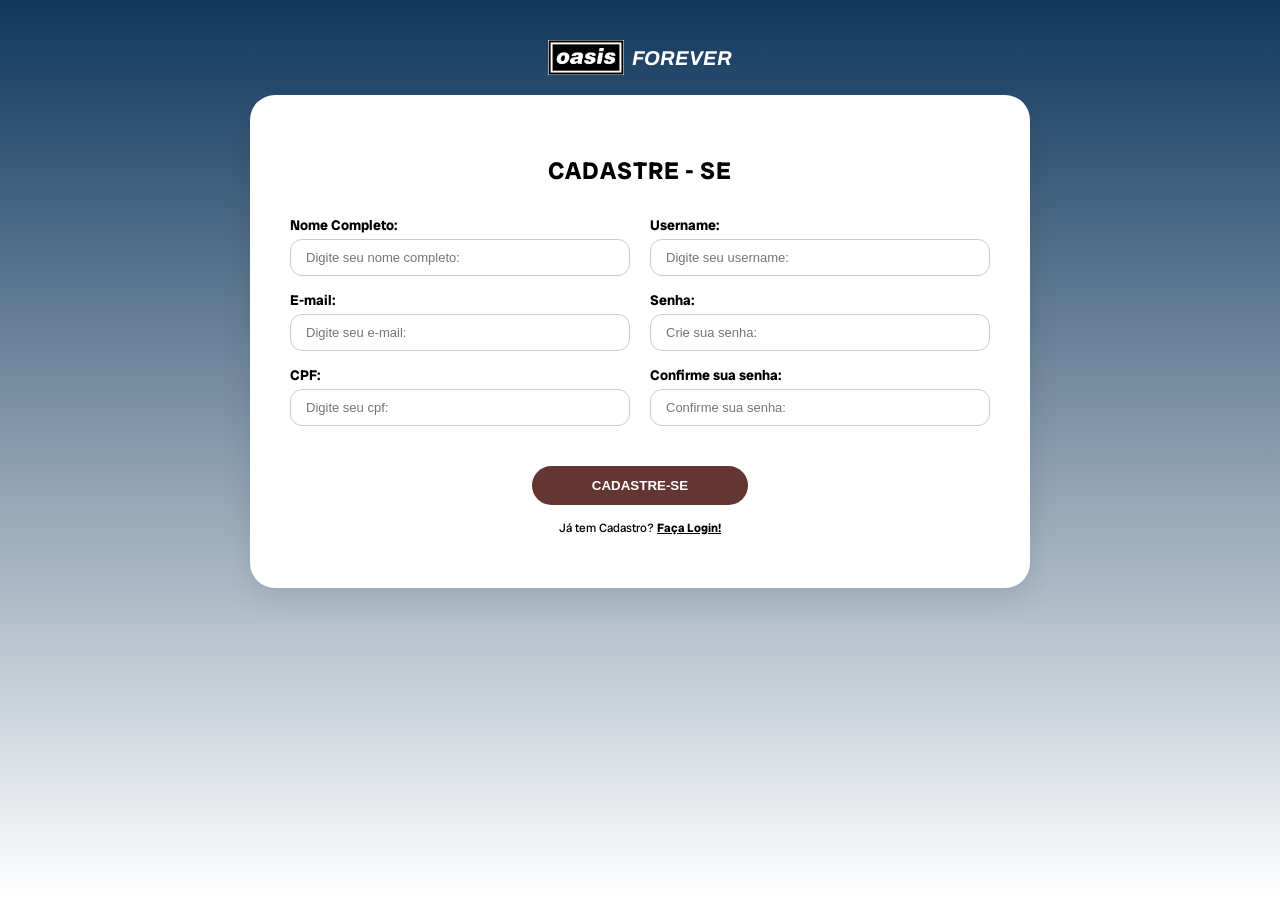
==== public/cadastro.html @ 39d502cd "Adicionando telas de login e cadastro integrada com a api + vetor/for que verifica de o username já " ====
<!DOCTYPE html>
<html lang="en">

<head>
  <meta charset="UTF-8">
  <meta name="viewport" content="width=device-width, initial-scale=1.0">
  <title>Oasis Forever - Cadastro</title>

  <script src="./js/sessao.js"></script>

  <link rel="stylesheet" href="./css/style.css">
  <link rel="icon" href="./assets/icon/oasis_logo.ico">

</head>

<body onload="buscarUsuarios()">
  <div class="main-content">
    <div class="logo-central">
      <img src="./assets/img/oasis_logo.png" alt="Logo Oasis" class="logo-img">
      <span class="forever-text">FOREVER</span>
    </div>

    <div class="card-cadastro">
      <h2>CADASTRE - SE</h2>

      <div class="cardErro" id="cardErro">
        <span id="mensagem_erro"></span>
      </div>

      <form class="formulario">
        <div class="coluna">
          <div class="campo">
            <label>Nome Completo:</label>
            <input type="text" id="input_nome" placeholder="Digite seu nome completo:">
          </div>
          <div class="campo">
            <label>E-mail:</label>
            <input type="email" id="input_email" placeholder="Digite seu e-mail:">
          </div>
          <div class="campo">
            <label>CPF:</label>
            <input type="text" id="input_cpf" placeholder="Digite seu cpf:">
          </div>
        </div>

        <div class="coluna">
          <div class="campo">
            <label>Username:</label>
            <input type="text" id="input_username" placeholder="Digite seu username:">
          </div>
          <div class="campo">
            <label>Senha:</label>
            <div class="input-icon">
              <input type="password" id="input_senha" placeholder="Crie sua senha:">
            </div>
          </div>
          <div class="campo">
            <label>Confirme sua senha:</label>
            <div class="input-icon">
              <input type="password" id="input_confirmacao_senha" placeholder="Confirme sua senha:">
            </div>
          </div>
        </div>
      </form>

      <button class="btn-enviar" onclick="cadastrar()">CADASTRE-SE</button>
      <p class="login-link">Já tem Cadastro? <a href="login.html">Faça Login!</a></p>
    </div>
  </div>
  <script>

    let listaUsuariosCadastrados = [];


    function cadastrar() {
      console.log("Lista de usuários carregada:", listaUsuariosCadastrados);


      var nomeVar = input_nome.value;
      var emailVar = input_email.value;
      var cpfVar = input_cpf.value;
      var usernameVar = input_username.value;
      var senhaVar = input_senha.value;
      var confirmacaoSenhaVar = input_confirmacao_senha.value;

      var idUsuarioEncontrado = undefined;

      if (
        nomeVar == "" ||
        emailVar == "" ||
        cpfVar == "" ||
        usernameVar == "" ||
        senhaVar == "" ||
        confirmacaoSenhaVar == ""
      ) {
        cardErro.style.display = "block";
        mensagem_erro.innerHTML =
          "(Mensagem de erro para todos os campos em branco)";

        return false;
      } else {
        setTimeout(sumirMensagem, 5000);
      }

      if (senhaVar != confirmacaoSenhaVar) {
        cardErro.style.display = "block";
        mensagem_erro.innerHTML = "As senhas não coincidem!";
        return false;
      }

      for (let i = 0; i < listaUsuariosCadastrados.length; i++) {
        if (listaUsuariosCadastrados[i].username == usernameVar) {
          idUsuarioEncontrado = listaUsuariosCadastrados[i].id;
          console.log("Username já cadastrado encontrado.");
          break;
        }
      }


      if (idUsuarioEncontrado != undefined) {
        cardErro.style.display = "block";
        mensagem_erro.innerHTML = `O username "${usernameVar}" já está em uso!`;
        return false;
      }


      fetch("/usuarios/cadastrar", {
        method: "POST",
        headers: {
          "Content-Type": "application/json",
        },
        body: JSON.stringify({

          nomeServer: nomeVar,
          emailServer: emailVar,
          cpfServer: cpfVar,
          usernameServer: usernameVar,
          senhaServer: senhaVar,
        }),
      })
        .then(function (resposta) {
          console.log("resposta: ", resposta);

          if (resposta.ok) {
            cardErro.style.display = "block";

            mensagem_erro.innerHTML =
              "Cadastro realizado com sucesso! Redirecionando para tela de Login...";

            setTimeout(() => {
              window.location = "login.html";
            }, "2000");

          } else {
            throw "Houve um erro ao tentar realizar o cadastro!";
          }
        })
        .catch(function (resposta) {
          console.log(`#ERRO: ${resposta}`);
        });

      return false;
    }

    function buscarUsuarios() {
      fetch("/usuarios/buscarUsuarios", {
        method: "GET",
      })
        .then(function (resposta) {
          resposta.json().then((usuarios) => {
            usuarios.forEach((usuario) => {
              listaUsuariosCadastrados.push(usuario);
            });
            console.log("Lista de usuários carregada:", listaUsuariosCadastrados);
          });
        })
        .catch(function (resposta) {
          console.log(`#ERRO ao buscar usuários: ${resposta}`);
        });
    }

    function sumirMensagem() {
      cardErro.style.display = "none";
    }
  </script>

</body>

</html>
---- public/css/style.css ----
@import url('https://fonts.googleapis.com/css2?family=Radio+Canada+Big:ital,wght@0,400..700;1,400..700&display=swap');
@import url('https://fonts.googleapis.com/css2?family=Archivo:ital,wght@0,100..900;1,100..900&family=Radio+Canada+Big:ital,wght@0,400..700;1,400..700&display=swap');

body {
  margin: 0;
  min-height: 100vh;
  font-family: 'Radio Canada Big';
  background: linear-gradient(180deg, #10375c 0%, #ffffff 100%);
}



.header {
  padding: 15px 0;
  color: transparent;;
}

.container {
  display: flex;
  justify-content: space-between; 
  align-items: center;
  width: 90%;
  margin: auto;
}

.logo {
    display: flex;
    align-items: center; 
    gap: 10px;           
}

.logo-img {
    height: 35px;       
    width: auto;       
}

.forever-text {
    font-family: 'Archivo';
    font-weight: bold;
    font-style: italic;
    font-size: 20px;
    color: white;
    letter-spacing: 0px; 
}

.navbar {
  display: flex;
  list-style: none;
  margin: 10;
  padding: 0;
  gap: 30px; 
}

.navbar a {
  text-decoration: none;
  color: white;
  font-weight: 500;
  font-size: 14px;
}

.navbar a:hover {
  background-color: transparent;
  transition: 0.5s;
  color: #ffffff94;
}

.botoes {
  display: flex;
  gap: 10px;
  align-items: center;
}

.botoes a {
  text-decoration: none;
  padding: 8px 25px;
  border-radius: 8px;
  font-size: 14px;
  transition: 0.3s;
}


.btn_cadastro {
    font-family: 'Archivo';
    color: #ffffff;
    border-color: #ffffff;
    background-color: transparent;
    border-radius: 10px;
    padding: 8%;
    width: 150px;
    cursor: pointer;

}

.btn_cadastro:hover {
  background-color: #ffffff65;
  border: 1px solid #ffffff33;
  transition: 0.5s;
}



.btn_login{
    font-family: 'Archivo';
    color: #141530;
    border-color: #141530;
    background-color: #ffffff;
    border-radius: 10px;
    padding: 8%;
    width: 150px;
    cursor: pointer;

}

.btn_login:hover {
  background-color: #ffffffda;
  border: 1px solid #ffffff86;
  transition: 0.3s;
}

.banner {
  height: 80vh; 
  display: flex;
  align-items: center; 
}

.texto-banner {
  width: 50%;
}


.fonte1 {
  font-family: 'serif'; 
  font-weight: 400;
  font-size: 70px;
  color: #000000;
}

.fonte2 {
  font-family: 'Radio Canada Big'; 
  font-weight: 500; 
  font-size: 70px;
  color: #000000;
  display: block; 
  margin-top: -25px; 
}

.texto-banner p {
  text-align: justify;
  max-width: 450px;
  line-height: 1.2;
  font-family: 'serif';
  font-size: 25px;
  color: #000000;
  width: 80%; 
  margin-bottom: 40px;
}

.btn-descobrir {
  margin-left: 60px;
  background-color: #633633; 
  color: white;
  border: none;
  padding: 15px 60px;
  border-radius: 20px;  
  font-size: 18px;
  cursor: pointer;
  box-shadow: 0px 4px 10px rgba(0,0,0,0.2);
}

.btn-descobrir:hover {
  background-color: #4a2826;
  transform: scale(1.02);
}

.imagem-banner {
  width: 60%;
  display: flex;
}

.foto-banda {
  width: 100%;
  border-radius: 20px; 
  margin-left: -50px
}

.main-content {
    display: flex;
    flex-direction: column;
    align-items: center;
    justify-content: center;
    padding: 40px 20px;
}

.logo-central {
    margin-bottom: 20px;
    display: flex;
    align-items: center;
    gap: 8px;
}

.oasis-box {
    background: white;
    color: black;
    padding: 2px 8px;
    font-weight: bold;
    border-radius: 4px;
    font-size: 1.2rem;
}

.card-cadastro {
    background: white;
    width: 100%;
    max-width: 700px;
    padding: 40px;
    border-radius: 25px;
    box-shadow: 0 10px 30px rgba(0,0,0,0.1);
    text-align: center;
}

.card-cadastro h2 {
    font-family: 'Radio Canada Big';
    font-weight: 800;
    margin-bottom: 30px;
    letter-spacing: 1px;
}

.formulario {
    display: grid;
    grid-template-columns: 1fr 1fr;
    gap: 20px;
    text-align: left;
}

.campo {
    margin-bottom: 15px;
}

.campo label {
    display: block;
    font-weight: bold;
    margin-bottom: 5px;
    font-size: 14px;
}

.campo input {
    width: 100%;
    padding: 10px 15px;
    border: 1px solid #ccc;
    border-radius: 12px;
    box-sizing: border-box; 
    font-size: 13px;
}


.btn-enviar {
    background-color: #633633;
    color: white;
    border: none;
    padding: 12px 60px;
    border-radius: 20px;
    font-weight: bold;
    margin-top: 25px;
    cursor: pointer;
    transition: 0.3s;
}

.btn-enviar:hover {
    background-color: #4a2826;
    transform: scale(1.02);
}

.login-link {
    font-size: 12px;
    margin-top: 15px;
}

.login-link a {
    color: #000;
    font-weight: bold;
}

.formulario-login {
    display: flex;
    flex-direction: column;
    align-items: center; 
    width: 100%;
    margin-top: 20px;
}

.formulario-login .campo {
    width: 80%; 
    max-width: 400px; 
    text-align: left; 
    margin-bottom: 25px;
}

.formulario-login label {
    display: block;
    font-weight: bold;
    margin-bottom: 8px;
    font-size: 14px;
}

.formulario-login input {
    width: 100%;
    padding: 12px 15px;
    border: 1px solid #ccc;
    border-radius: 12px;
    box-sizing: border-box; 
    font-size: 14px;
}

.btn-enviar-login {
    background-color: #633633;
    color: white;
    border: none;
    padding: 12px 0;
    width: 200px; 
    border-radius: 20px;
    font-weight: bold;
    cursor: pointer;
    margin-top: 10px;
    transition: 0.3s;
}

.btn-enviar-login:hover {
    background-color: #4a2826;
}


.adesivo {
    position: fixed; 
    bottom: 20px;
    left: 130px;
    padding: 100px;
    width: 220px; 
    height: auto;
    z-index: 100; 
}


#cardErro {
  display: none; 
  background-color: #fff;
  color: #10375c; 
  width: 300px;
  position: fixed;
  top: 20px;
  right: 20px;
  border-radius: 8px; 
  border: #10375c 3px solid; 
  padding: 15px;
  z-index: 999;
  box-shadow: 0px 4px 15px rgba(0, 0, 253, 0.2); 
  font-family: 'Radio Canada Big';
}

#mensagem_erro {
  font-weight: 600;
  font-size: 18px;
  line-height: 1.2;
}
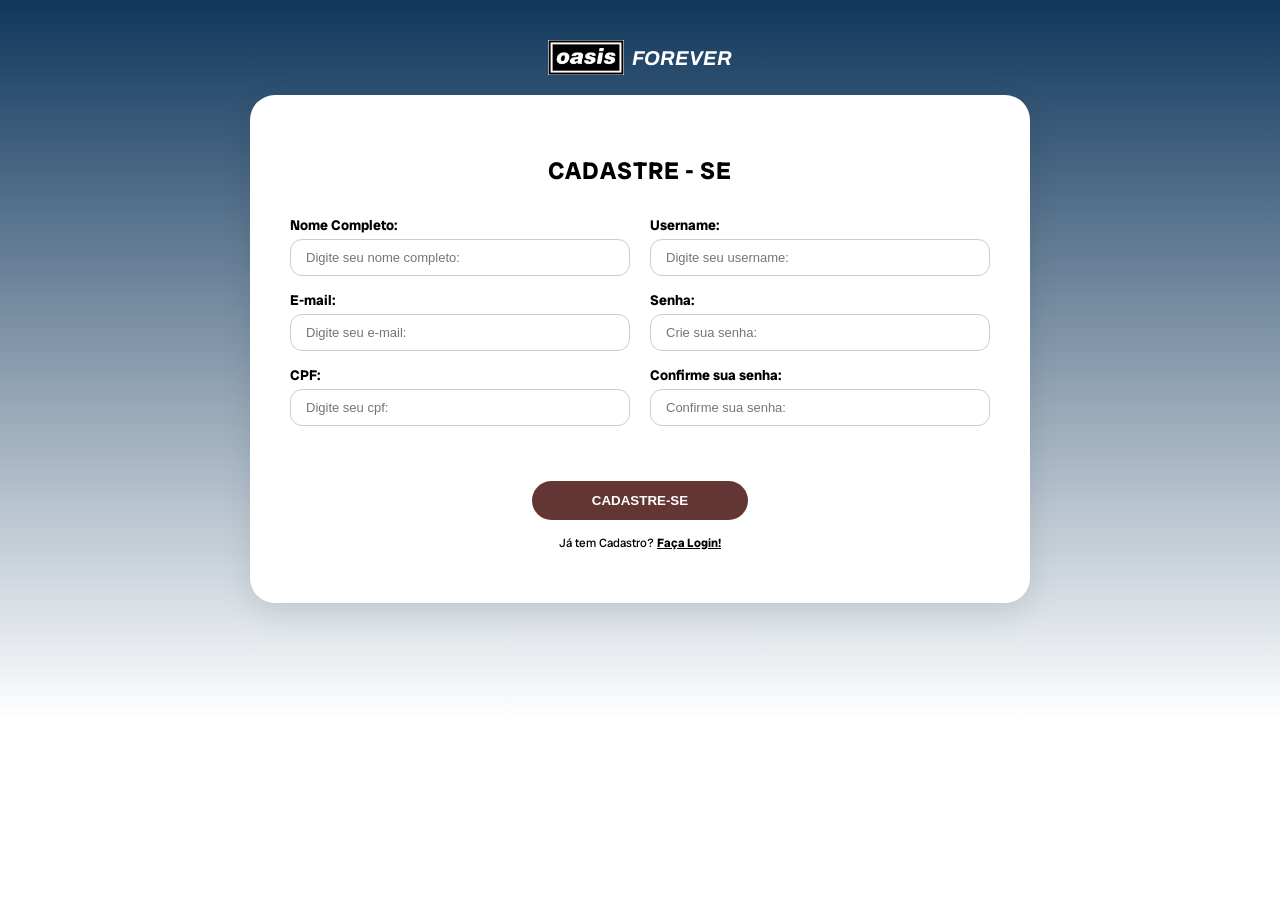
==== commit a97aec21: "Adicionando novos itens na página inicial" ====
--- a/public/cadastro.html
+++ b/public/cadastro.html
@@ -22,10 +22,6 @@
 
     <div class="card-cadastro">
       <h2>CADASTRE - SE</h2>
-
-      <div class="cardErro" id="cardErro">
-        <span id="mensagem_erro"></span>
-      </div>
 
       <form class="formulario">
         <div class="coluna">
@@ -63,6 +59,10 @@
         </div>
       </form>
 
+      <div class="cardErro" id="cardErro">
+        <p id="mensagem_erro"></p> 
+      </div>
+
       <button class="btn-enviar" onclick="cadastrar()">CADASTRE-SE</button>
       <p class="login-link">Já tem Cadastro? <a href="login.html">Faça Login!</a></p>
     </div>
@@ -95,7 +95,7 @@
       ) {
         cardErro.style.display = "block";
         mensagem_erro.innerHTML =
-          "(Mensagem de erro para todos os campos em branco)";
+          "Preencha todos os campos";
 
         return false;
       } else {
@@ -143,6 +143,7 @@
 
           if (resposta.ok) {
             cardErro.style.display = "block";
+            cardErro.style.color = "green";
 
             mensagem_erro.innerHTML =
               "Cadastro realizado com sucesso! Redirecionando para tela de Login...";
--- a/public/css/style.css
+++ b/public/css/style.css
@@ -5,10 +5,10 @@
   margin: 0;
   min-height: 100vh;
   font-family: 'Radio Canada Big';
-  background: linear-gradient(180deg, #10375c 0%, #ffffff 100%);
-}
-
-
+  background: linear-gradient(180deg, #10375c 0%, #ffffff 80vh); 
+  background-repeat: no-repeat;
+  background-color: #ffffff; /* Garante que o restante da página seja branco puro */
+}
 
 .header {
   padding: 15px 0;
@@ -207,6 +207,84 @@
     font-size: 1.2rem;
 }
 
+.timeline {
+    padding: 20px 0px; /* Mais espaço para o site "respirar" */
+    background-color: #ffffff;
+    width: 100%;
+}
+
+.container-timeline {
+    max-width: 1300px; /* AUMENTADO: Para ocupar melhor a largura da tela */
+    margin: 0 auto;
+    padding: 0 50px;
+}
+
+.timeline-title {
+    text-align: center;
+    font-family: 'Radio Canada Big';
+    font-weight: 500;
+    font-size: 46px; /* AUMENTADO: Título maior e mais impactante */
+    color: #000;
+    margin-bottom: 100px;
+}
+
+.timeline-list {
+    position: relative;
+    padding-left: 120px;
+}
+
+.timeline-list::before {
+    content: '';
+    position: absolute;
+    left: 80px; 
+    top: 0;
+    width: 2px; /* Aumentado para 2px para ficar mais visível */
+    height: 100%;
+    background-color: #d1d1d1c4; /* Cinza médio para maior destaque */
+}
+
+/* AJUSTE NO ANO: Para acompanhar a força visual da linha */
+.timeline-year {
+    position: absolute;
+    left: -130px;
+    width: 80px;
+    font-weight: 300; /* Peso aumentado para destacar o ano */
+    color: #333; /* Cor mais escura para leitura clara */
+    font-size: 18px;
+    text-align: right;
+    font-family: 'Radio Canada Big';
+}
+
+.timeline-item {
+    display: flex;
+    align-items: center; 
+    margin-bottom: 110px; /* Mais distância entre as eras da banda */
+    position: relative;
+}
+
+
+.timeline-img {
+    flex-shrink: 0;
+    width: 480px; /* AUMENTADO: Imagens maiores para destaque visual */
+    margin: 0 60px 0 20px;
+}
+
+.timeline-img img {
+    width: 100%;
+    border-radius: 18px; /* Cantos arredondados como no seu projeto do Figma */
+}
+
+.timeline-text {
+    flex: 1;
+    color: #000;
+    font-family: 'Radio Canada Big';
+    line-height: 1.5;
+    font-size: 20px;
+    text-align: justify; 
+
+}
+
+
 .card-cadastro {
     background: white;
     width: 100%;
@@ -215,6 +293,7 @@
     border-radius: 25px;
     box-shadow: 0 10px 30px rgba(0,0,0,0.1);
     text-align: center;
+
 }
 
 .card-cadastro h2 {
@@ -339,38 +418,144 @@
 }
 
 
-#cardErro {
-  display: none; 
-  background-color: #fff;
-  color: #10375c; 
+#cardErro { 
+  margin-left: 28%;
+  color: #ff0000; 
   width: 300px;
-  position: fixed;
-  top: 20px;
-  right: 20px;
-  border-radius: 8px; 
-  border: #10375c 3px solid; 
-  padding: 15px;
-  z-index: 999;
-  box-shadow: 0px 4px 15px rgba(0, 0, 253, 0.2); 
   font-family: 'Radio Canada Big';
 }
 
 #mensagem_erro {
   font-weight: 600;
-  font-size: 18px;
-  line-height: 1.2;
-}
-
-
-
-
-
-
-
-
-
-
-
-
-
-
+  font-size: 15px;
+  line-height: 1;
+}
+
+/* ########## SEÇÃO ÁLBUNS ########## */
+
+.section-albums {
+    background-color: #633633; /* Cor marrom-avermelhada conforme o design */
+   padding: 40px 0 100px 0;    
+   color: white;
+    width: 100%;
+}
+
+.container-albums {
+    width: 85%;
+    max-width: 1200px;
+    margin: auto;
+    text-align: center;
+}
+
+.albums-title {
+    font-family: 'Radio Canada Big';
+    font-size: 40px;
+    font-weight: 600;
+    margin-bottom: 70px;
+}
+
+.cards-albums {
+    display: flex;
+    justify-content: space-between;
+    gap: 40px;
+}
+
+.card-album {
+    flex: 1;
+    text-align: left;
+}
+
+.card-album img {
+    width: 100%;
+    height: 350px; /* Ajuste essa altura conforme o seu gosto */
+    object-fit: cover; /* Recorta a imagem para preencher o espaço sem esticar */
+    border-radius: 12px;
+    margin-bottom: 25px;
+    box-shadow: 0 10px 30px rgba(0,0,0,0.3);
+    transition: transform 0.3s ease;
+}
+.card-album img:hover {
+    transform: scale(1.03); /* Leve efeito de zoom no hover */
+}
+
+.card-album h3 {
+    font-family: 'Radio Canada Big';
+    font-size: 22px;
+    font-weight: bold;
+    margin-bottom: 10px;
+    color: white;
+    display: flex;
+    align-items: flex-start; /* Mantém o texto no topo do espaço reservado */
+}
+
+.card-album p {
+    font-family: 'Radio Canada Big';
+    font-size: 16px;
+    line-height: 1.5;
+    opacity: 0.9;
+    color: white;
+    min-height: 80px; /* Garante que o texto de baixo também comece na mesma linha */
+}
+
+
+.footer {
+    background-color: #212350;
+    padding: 60px 0 40px 0;
+    color: white;
+    width: 100%;
+}
+
+.footer .container {
+    display: flex;
+    flex-direction: column;
+    align-items: flex-start; /* Garante que a logo e o bloco de baixo comecem na esquerda */
+    width: 90%;
+    margin: auto;
+    gap: 50px; 
+}
+
+.footer-info {
+    display: flex;
+    justify-content: space-between; /* Empurra o texto para a esquerda e os ícones para a direita */
+    align-items: center;
+    width: 100%; /* ESSENCIAL: Faz a linha ocupar toda a largura para o space-between funcionar */
+}
+
+.footer-info p {
+    font-family: 'Radio Canada Big';
+    font-size: 14px;
+    margin: 0;
+    opacity: 0.8;
+}
+
+.social-icons {
+    display: flex;
+    gap: 20px;
+}
+
+.social-icons img {
+    height: 30px;
+    filter: brightness(0) invert(1); 
+    transition: 0.3s;
+}
+
+.social-icons img:hover {
+    opacity: 0.7;
+    transform: scale(1.1);
+} 
+
+
+
+
+
+
+
+
+
+
+
+
+
+
+
+
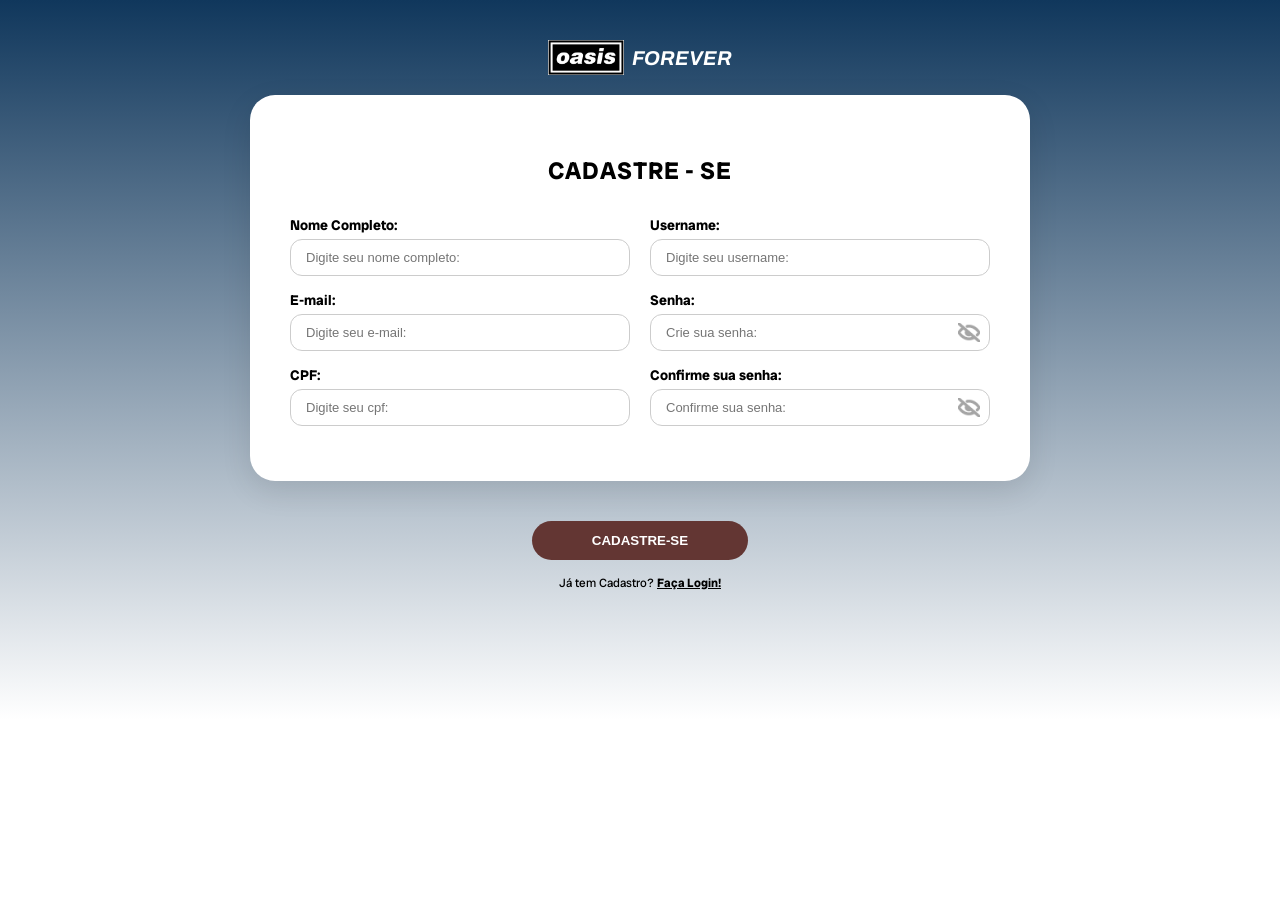
==== commit 0383bc8b: "Adicionando olho mágico senha cadastro" ====
--- a/public/cadastro.html
+++ b/public/cadastro.html
@@ -48,24 +48,29 @@
             <label>Senha:</label>
             <div class="input-icon">
               <input type="password" id="input_senha" placeholder="Crie sua senha:">
+              <img src="./assets/img/olho.png" id="img_olho_senha" class="olho-senha"
+                onclick="mostrarSenha('input_senha', 'img_olho_senha')" alt="Mostrar senha">
             </div>
           </div>
           <div class="campo">
             <label>Confirme sua senha:</label>
             <div class="input-icon">
               <input type="password" id="input_confirmacao_senha" placeholder="Confirme sua senha:">
+              <img src="./assets/img/olho.png" id="img_olho_confirma" class="olho-senha"
+                onclick="mostrarSenha('input_confirmacao_senha', 'img_olho_confirma')" alt="Mostrar senha">
             </div>
           </div>
         </div>
-      </form>
-
-      <div class="cardErro" id="cardErro">
-        <p id="mensagem_erro"></p> 
-      </div>
-
-      <button class="btn-enviar" onclick="cadastrar()">CADASTRE-SE</button>
-      <p class="login-link">Já tem Cadastro? <a href="login.html">Faça Login!</a></p>
     </div>
+    </form>
+
+    <div class="cardErro" id="cardErro">
+      <p id="mensagem_erro"></p>
+    </div>
+
+    <button class="btn-enviar" onclick="cadastrar()">CADASTRE-SE</button>
+    <p class="login-link">Já tem Cadastro? <a href="login.html">Faça Login!</a></p>
+  </div>
   </div>
   <script>
 
@@ -183,6 +188,18 @@
     function sumirMensagem() {
       cardErro.style.display = "none";
     }
+
+    function mostrarSenha(idInput, idImg) {
+      var input = document.getElementById(idInput);
+      var imagem = document.getElementById(idImg);
+
+      if (input.type === "password") {
+        input.type = "text";
+        imagem.classList.add("ativo");
+        input.type = "password";
+        imagem.classList.remove("ativo");
+      }
+    }
   </script>
 
 </body>
--- a/public/css/style.css
+++ b/public/css/style.css
@@ -97,6 +97,26 @@
   transition: 0.5s;
 }
 
+.input-icon {
+  position: relative;
+  display: flex;
+  align-items: center;
+}
+
+.olho-senha {
+  position: absolute;
+  right: 10px;
+  width: 22px; 
+  cursor: pointer;
+  opacity: 0.5; 
+  transition: 0.3s;
+}
+
+.olho-senha.ativo {
+  opacity: 1;
+  filter: drop-shadow(0 0 2px #fff); 
+}
+
 
 
 .btn_login{
@@ -157,6 +177,7 @@
 
 .btn-descobrir {
   margin-left: 60px;
+  text-decoration: none;
   background-color: #633633; 
   color: white;
   border: none;
@@ -208,13 +229,13 @@
 }
 
 .timeline {
-    padding: 20px 0px; /* Mais espaço para o site "respirar" */
+    padding: 20px 0px; 
     background-color: #ffffff;
     width: 100%;
 }
 
 .container-timeline {
-    max-width: 1300px; /* AUMENTADO: Para ocupar melhor a largura da tela */
+    max-width: 1300px; 
     margin: 0 auto;
     padding: 0 50px;
 }
@@ -223,7 +244,7 @@
     text-align: center;
     font-family: 'Radio Canada Big';
     font-weight: 500;
-    font-size: 46px; /* AUMENTADO: Título maior e mais impactante */
+    font-size: 46px; 
     color: #000;
     margin-bottom: 100px;
 }
@@ -238,18 +259,17 @@
     position: absolute;
     left: 80px; 
     top: 0;
-    width: 2px; /* Aumentado para 2px para ficar mais visível */
+    width: 2px;
     height: 100%;
-    background-color: #d1d1d1c4; /* Cinza médio para maior destaque */
-}
-
-/* AJUSTE NO ANO: Para acompanhar a força visual da linha */
+    background-color: #d1d1d1c4; 
+}
+
 .timeline-year {
     position: absolute;
     left: -130px;
     width: 80px;
-    font-weight: 300; /* Peso aumentado para destacar o ano */
-    color: #333; /* Cor mais escura para leitura clara */
+    font-weight: 300; 
+    color: #333; 
     font-size: 18px;
     text-align: right;
     font-family: 'Radio Canada Big';
@@ -258,20 +278,20 @@
 .timeline-item {
     display: flex;
     align-items: center; 
-    margin-bottom: 110px; /* Mais distância entre as eras da banda */
+    margin-bottom: 110px; 
     position: relative;
 }
 
 
 .timeline-img {
     flex-shrink: 0;
-    width: 480px; /* AUMENTADO: Imagens maiores para destaque visual */
+    width: 480px; 
     margin: 0 60px 0 20px;
 }
 
 .timeline-img img {
     width: 100%;
-    border-radius: 18px; /* Cantos arredondados como no seu projeto do Figma */
+    border-radius: 18px; 
 }
 
 .timeline-text {
@@ -431,10 +451,8 @@
   line-height: 1;
 }
 
-/* ########## SEÇÃO ÁLBUNS ########## */
-
 .section-albums {
-    background-color: #633633; /* Cor marrom-avermelhada conforme o design */
+    background-color: #633633; 
    padding: 40px 0 100px 0;    
    color: white;
     width: 100%;
@@ -467,15 +485,15 @@
 
 .card-album img {
     width: 100%;
-    height: 350px; /* Ajuste essa altura conforme o seu gosto */
-    object-fit: cover; /* Recorta a imagem para preencher o espaço sem esticar */
+    height: 350px;
+    object-fit: cover; 
     border-radius: 12px;
     margin-bottom: 25px;
     box-shadow: 0 10px 30px rgba(0,0,0,0.3);
     transition: transform 0.3s ease;
 }
 .card-album img:hover {
-    transform: scale(1.03); /* Leve efeito de zoom no hover */
+    transform: scale(1.03); 
 }
 
 .card-album h3 {
@@ -485,7 +503,7 @@
     margin-bottom: 10px;
     color: white;
     display: flex;
-    align-items: flex-start; /* Mantém o texto no topo do espaço reservado */
+    align-items: flex-start; 
 }
 
 .card-album p {
@@ -494,7 +512,7 @@
     line-height: 1.5;
     opacity: 0.9;
     color: white;
-    min-height: 80px; /* Garante que o texto de baixo também comece na mesma linha */
+    min-height: 80px; 
 }
 
 
@@ -508,7 +526,7 @@
 .footer .container {
     display: flex;
     flex-direction: column;
-    align-items: flex-start; /* Garante que a logo e o bloco de baixo comecem na esquerda */
+    align-items: flex-start; 
     width: 90%;
     margin: auto;
     gap: 50px; 
@@ -516,9 +534,9 @@
 
 .footer-info {
     display: flex;
-    justify-content: space-between; /* Empurra o texto para a esquerda e os ícones para a direita */
+    justify-content: space-between; 
     align-items: center;
-    width: 100%; /* ESSENCIAL: Faz a linha ocupar toda a largura para o space-between funcionar */
+    width: 100%; 
 }
 
 .footer-info p {
@@ -559,3 +577,4 @@
 
 
 
+
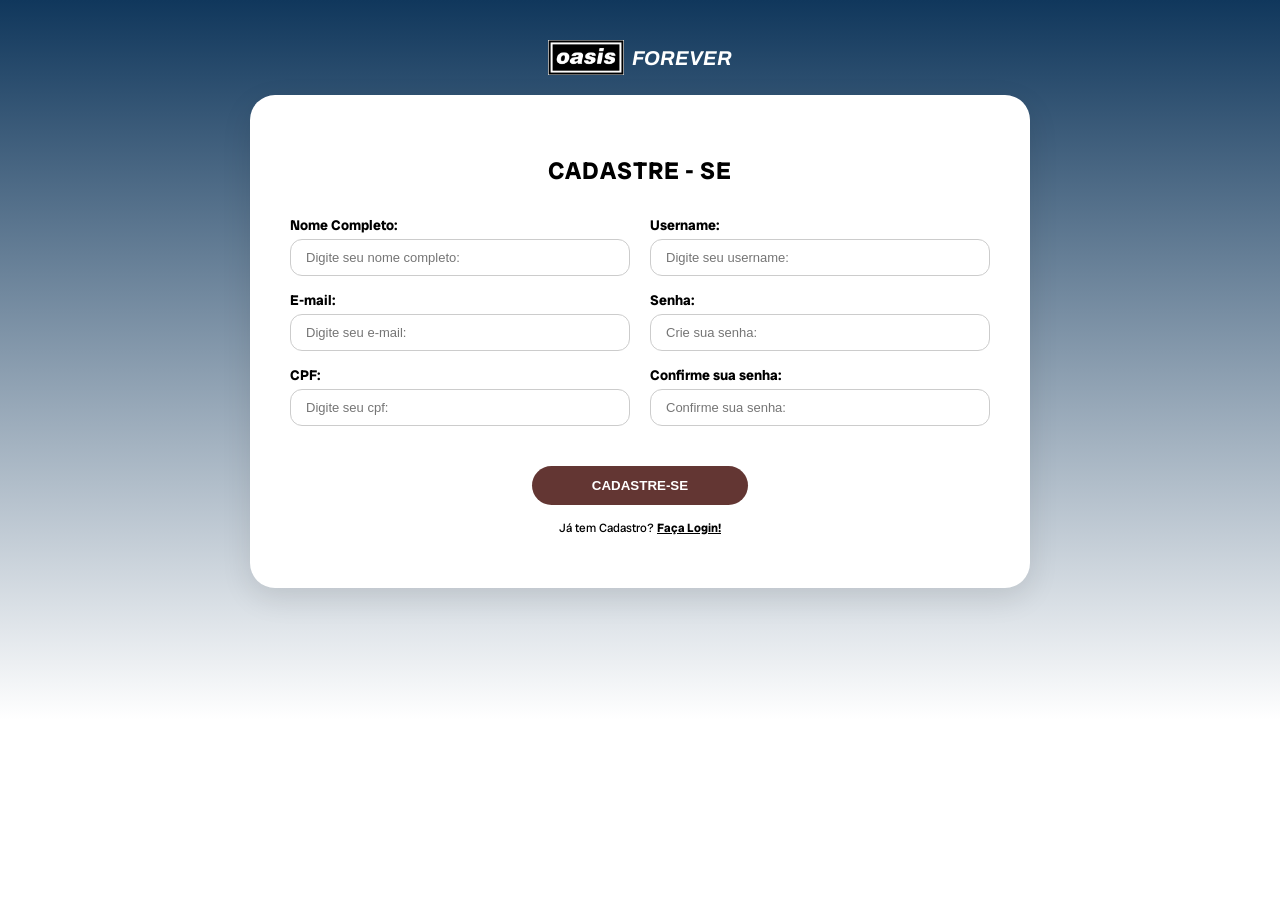
==== commit fc0b7b80: "Adicionando final da página home (Live 2025)" ====
--- a/public/cadastro.html
+++ b/public/cadastro.html
@@ -21,57 +21,53 @@
     </div>
 
     <div class="card-cadastro">
-      <h2>CADASTRE - SE</h2>
+    <h2>CADASTRE - SE</h2>
 
-      <form class="formulario">
+    <form class="formulario">
         <div class="coluna">
-          <div class="campo">
-            <label>Nome Completo:</label>
-            <input type="text" id="input_nome" placeholder="Digite seu nome completo:">
-          </div>
-          <div class="campo">
-            <label>E-mail:</label>
-            <input type="email" id="input_email" placeholder="Digite seu e-mail:">
-          </div>
-          <div class="campo">
-            <label>CPF:</label>
-            <input type="text" id="input_cpf" placeholder="Digite seu cpf:">
-          </div>
+            <div class="campo">
+                <label>Nome Completo:</label>
+                <input type="text" id="input_nome" placeholder="Digite seu nome completo:">
+            </div>
+            <div class="campo">
+                <label>E-mail:</label>
+                <input type="email" id="input_email" placeholder="Digite seu e-mail:">
+            </div>
+            <div class="campo">
+                <label>CPF:</label>
+                <input type="text" id="input_cpf" placeholder="Digite seu cpf:">
+            </div>
         </div>
 
         <div class="coluna">
-          <div class="campo">
-            <label>Username:</label>
-            <input type="text" id="input_username" placeholder="Digite seu username:">
-          </div>
-          <div class="campo">
-            <label>Senha:</label>
-            <div class="input-icon">
-              <input type="password" id="input_senha" placeholder="Crie sua senha:">
-              <img src="./assets/img/olho.png" id="img_olho_senha" class="olho-senha"
-                onclick="mostrarSenha('input_senha', 'img_olho_senha')" alt="Mostrar senha">
+            <div class="campo">
+                <label>Username:</label>
+                <input type="text" id="input_username" placeholder="Digite seu username:">
             </div>
-          </div>
-          <div class="campo">
-            <label>Confirme sua senha:</label>
-            <div class="input-icon">
-              <input type="password" id="input_confirmacao_senha" placeholder="Confirme sua senha:">
-              <img src="./assets/img/olho.png" id="img_olho_confirma" class="olho-senha"
-                onclick="mostrarSenha('input_confirmacao_senha', 'img_olho_confirma')" alt="Mostrar senha">
+            <div class="campo">
+                <label>Senha:</label>
+                <div class="input-icon">
+                    <input type="password" id="input_senha" placeholder="Crie sua senha:">
+                </div>
             </div>
-          </div>
+            <div class="campo">
+                <label>Confirme sua senha:</label>
+                <div class="input-icon">
+                    <input type="password" id="input_confirmacao_senha" placeholder="Confirme sua senha:">
+                </div>
+            </div>
         </div>
-    </div>
-    </form>
+    </form> 
 
-    <div class="cardErro" id="cardErro">
-      <p id="mensagem_erro"></p>
+    <div class="cardErro" id="cardErro" style="display: none;">
+        <p id="mensagem_erro"></p>
     </div>
 
     <button class="btn-enviar" onclick="cadastrar()">CADASTRE-SE</button>
     <p class="login-link">Já tem Cadastro? <a href="login.html">Faça Login!</a></p>
-  </div>
-  </div>
+
+</div> 
+
   <script>
 
     let listaUsuariosCadastrados = [];
@@ -189,17 +185,6 @@
       cardErro.style.display = "none";
     }
 
-    function mostrarSenha(idInput, idImg) {
-      var input = document.getElementById(idInput);
-      var imagem = document.getElementById(idImg);
-
-      if (input.type === "password") {
-        input.type = "text";
-        imagem.classList.add("ativo");
-        input.type = "password";
-        imagem.classList.remove("ativo");
-      }
-    }
   </script>
 
 </body>
--- a/public/css/style.css
+++ b/public/css/style.css
@@ -7,8 +7,10 @@
   font-family: 'Radio Canada Big';
   background: linear-gradient(180deg, #10375c 0%, #ffffff 80vh); 
   background-repeat: no-repeat;
-  background-color: #ffffff; /* Garante que o restante da página seja branco puro */
-}
+  background-color: #ffffff; 
+}
+
+/* --- Seção Home --- */
 
 .header {
   padding: 15px 0;
@@ -72,7 +74,7 @@
 
 .botoes a {
   text-decoration: none;
-  padding: 8px 25px;
+  padding: 8px 25px; 
   border-radius: 8px;
   font-size: 14px;
   transition: 0.3s;
@@ -103,21 +105,6 @@
   align-items: center;
 }
 
-.olho-senha {
-  position: absolute;
-  right: 10px;
-  width: 22px; 
-  cursor: pointer;
-  opacity: 0.5; 
-  transition: 0.3s;
-}
-
-.olho-senha.ativo {
-  opacity: 1;
-  filter: drop-shadow(0 0 2px #fff); 
-}
-
-
 
 .btn_login{
     font-family: 'Archivo';
@@ -146,7 +133,6 @@
 .texto-banner {
   width: 50%;
 }
-
 
 .fonte1 {
   font-family: 'serif'; 
@@ -219,14 +205,7 @@
     gap: 8px;
 }
 
-.oasis-box {
-    background: white;
-    color: black;
-    padding: 2px 8px;
-    font-weight: bold;
-    border-radius: 4px;
-    font-size: 1.2rem;
-}
+/* --- Seção Linha do Tempo --- */
 
 .timeline {
     padding: 20px 0px; 
@@ -305,6 +284,180 @@
 }
 
 
+/* --- Seção Álbuns --- */
+
+.section-albums {
+    background-color: #633633; 
+   padding: 40px 0 100px 0;    
+   color: white;
+    width: 100%;
+}
+
+.container-albums {
+    width: 85%;
+    max-width: 1200px;
+    margin: auto;
+    text-align: center;
+}
+
+.albums-title {
+    font-family: 'Radio Canada Big';
+    font-size: 40px;
+    font-weight: 600;
+    margin-bottom: 70px;
+}
+
+.cards-albums {
+    display: flex;
+    justify-content: space-between;
+    gap: 40px;
+}
+
+.card-album {
+    flex: 1;
+    text-align: left;
+}
+
+.card-album img {
+    width: 100%;
+    height: 350px;
+    object-fit: cover; 
+    border-radius: 12px;
+    margin-bottom: 25px;
+    box-shadow: 0 10px 30px rgba(0,0,0,0.3);
+    transition: transform 0.3s ease;
+}
+.card-album img:hover {
+    transform: scale(1.03); 
+}
+
+.card-album h3 {
+    font-family: 'Radio Canada Big';
+    font-size: 22px;
+    font-weight: bold;
+    margin-bottom: 10px;
+    color: white;
+    display: flex;
+    align-items: flex-start; 
+}
+
+.card-album p {
+    font-family: 'Radio Canada Big';
+    font-size: 16px;
+    line-height: 1.5;
+    opacity: 0.9;
+    color: white;
+    min-height: 80px; 
+}
+
+/* --- Seção Live 2025 --- */
+
+#live {
+    background-color: #ffffff; 
+    padding: 80px 0;
+    width: 100%;
+}
+
+.live-container {
+    max-width: 1200px;
+    margin: 0 auto;
+     text-align: justify; 
+}
+
+.live-title {
+    font-family: 'Radio Canada Big';
+    font-size: 42px;
+    font-weight: 600;
+    color: #000000;
+    margin-bottom: 50px;
+}
+
+.live-content {
+    display: flex;
+    flex-direction: column;
+    align-items: center;
+    gap: 40px; 
+}
+
+.live-content p {
+    font-family: 'Radio Canada Big';
+    font-size: 20px;
+    line-height: 1.6;
+    color: #000000;
+    max-width: 900px; 
+    margin: 0 auto;
+}
+
+.live-image {
+    width: 100%;
+    max-width: 850px;
+    margin: 20px 0;
+}
+
+.foto-live {
+    width: 100%;
+    border-radius: 25px;
+    box-shadow: 0 10px 30px rgba(0, 0, 0, 0.1); 
+}
+
+#live .container {
+    flex-direction: column;
+    justify-content: center;
+}
+
+
+/* --- Seção Footer --- */
+
+.footer {
+    background-color: #212350;
+    padding: 60px 0 40px 0;
+    color: white;
+    width: 100%;
+}
+
+.footer .container {
+    display: flex;
+    flex-direction: column;
+    align-items: flex-start; 
+    width: 90%;
+    margin: auto;
+    gap: 50px; 
+}
+
+.footer-info {
+    display: flex;
+    justify-content: space-between; 
+    align-items: center;
+    width: 100%; 
+}
+
+.footer-info p {
+    font-family: 'Radio Canada Big';
+    font-size: 14px;
+    margin: 0;
+    opacity: 0.8;
+}
+
+
+.social-icons {
+    display: flex;
+    gap: 20px;
+}
+
+.social-icons img {
+    height: 30px;
+    filter: brightness(0) invert(1); 
+    transition: 0.3s;
+}
+
+.social-icons img:hover {
+    opacity: 0.7;
+    transform: scale(1.1);
+} 
+
+/* --- Seção Cadastro/Login --- */
+
+
 .card-cadastro {
     background: white;
     width: 100%;
@@ -314,6 +467,7 @@
     box-shadow: 0 10px 30px rgba(0,0,0,0.1);
     text-align: center;
 
+
 }
 
 .card-cadastro h2 {
@@ -328,6 +482,7 @@
     grid-template-columns: 1fr 1fr;
     gap: 20px;
     text-align: left;
+
 }
 
 .campo {
@@ -349,7 +504,6 @@
     box-sizing: border-box; 
     font-size: 13px;
 }
-
 
 .btn-enviar {
     background-color: #633633;
@@ -449,132 +603,4 @@
   font-weight: 600;
   font-size: 15px;
   line-height: 1;
-}
-
-.section-albums {
-    background-color: #633633; 
-   padding: 40px 0 100px 0;    
-   color: white;
-    width: 100%;
-}
-
-.container-albums {
-    width: 85%;
-    max-width: 1200px;
-    margin: auto;
-    text-align: center;
-}
-
-.albums-title {
-    font-family: 'Radio Canada Big';
-    font-size: 40px;
-    font-weight: 600;
-    margin-bottom: 70px;
-}
-
-.cards-albums {
-    display: flex;
-    justify-content: space-between;
-    gap: 40px;
-}
-
-.card-album {
-    flex: 1;
-    text-align: left;
-}
-
-.card-album img {
-    width: 100%;
-    height: 350px;
-    object-fit: cover; 
-    border-radius: 12px;
-    margin-bottom: 25px;
-    box-shadow: 0 10px 30px rgba(0,0,0,0.3);
-    transition: transform 0.3s ease;
-}
-.card-album img:hover {
-    transform: scale(1.03); 
-}
-
-.card-album h3 {
-    font-family: 'Radio Canada Big';
-    font-size: 22px;
-    font-weight: bold;
-    margin-bottom: 10px;
-    color: white;
-    display: flex;
-    align-items: flex-start; 
-}
-
-.card-album p {
-    font-family: 'Radio Canada Big';
-    font-size: 16px;
-    line-height: 1.5;
-    opacity: 0.9;
-    color: white;
-    min-height: 80px; 
-}
-
-
-.footer {
-    background-color: #212350;
-    padding: 60px 0 40px 0;
-    color: white;
-    width: 100%;
-}
-
-.footer .container {
-    display: flex;
-    flex-direction: column;
-    align-items: flex-start; 
-    width: 90%;
-    margin: auto;
-    gap: 50px; 
-}
-
-.footer-info {
-    display: flex;
-    justify-content: space-between; 
-    align-items: center;
-    width: 100%; 
-}
-
-.footer-info p {
-    font-family: 'Radio Canada Big';
-    font-size: 14px;
-    margin: 0;
-    opacity: 0.8;
-}
-
-.social-icons {
-    display: flex;
-    gap: 20px;
-}
-
-.social-icons img {
-    height: 30px;
-    filter: brightness(0) invert(1); 
-    transition: 0.3s;
-}
-
-.social-icons img:hover {
-    opacity: 0.7;
-    transform: scale(1.1);
-} 
-
-
-
-
-
-
-
-
-
-
-
-
-
-
-
-
-
+}
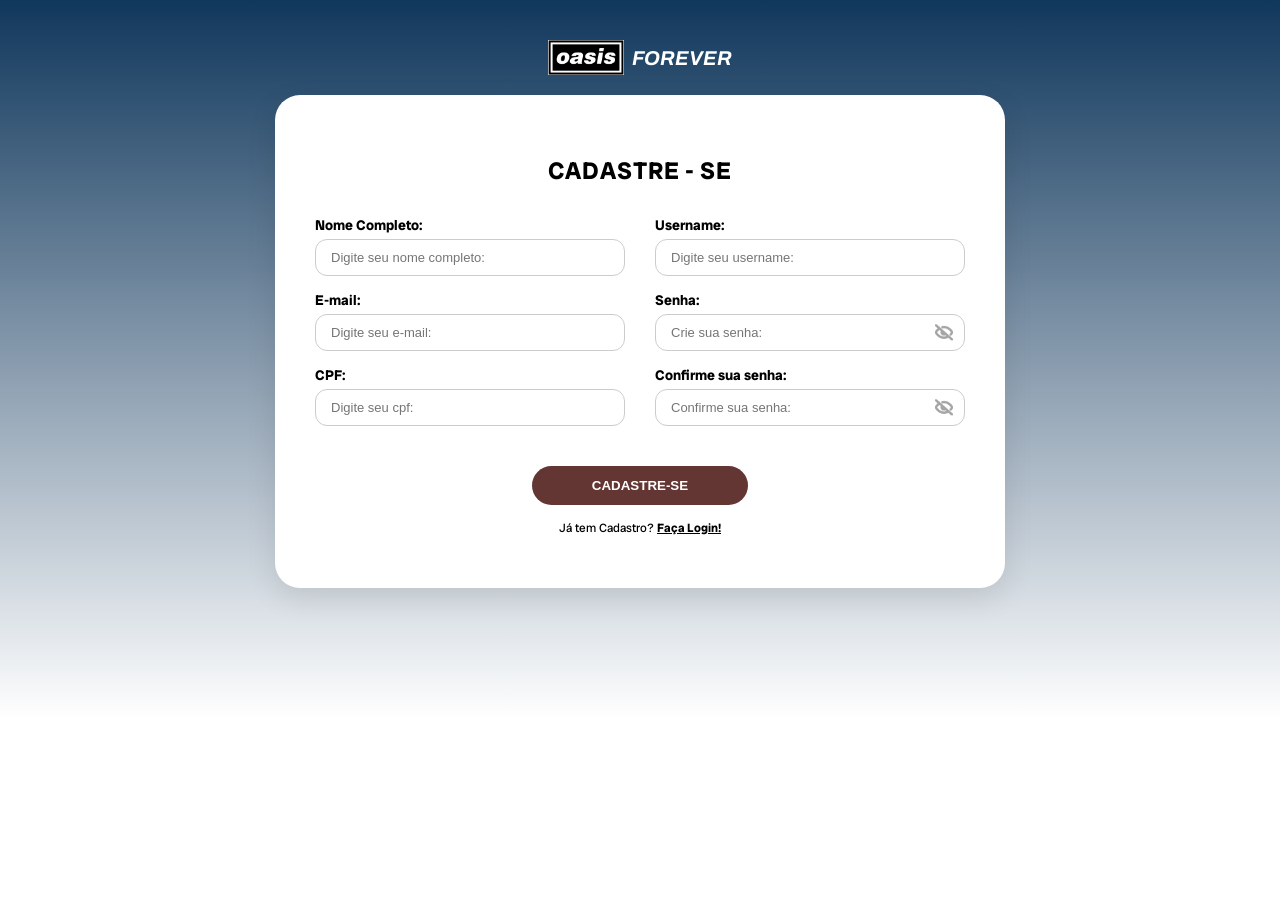
==== commit aec6a582: "Atualizando cadastro e login" ====
--- a/public/cadastro.html
+++ b/public/cadastro.html
@@ -21,171 +21,188 @@
     </div>
 
     <div class="card-cadastro">
-    <h2>CADASTRE - SE</h2>
-
-    <form class="formulario">
+      <h2>CADASTRE - SE</h2>
+
+      <form class="formulario">
         <div class="coluna">
-            <div class="campo">
-                <label>Nome Completo:</label>
-                <input type="text" id="input_nome" placeholder="Digite seu nome completo:">
+          <div class="campo">
+            <label>Nome Completo:</label>
+            <input type="text" id="input_nome" placeholder="Digite seu nome completo:">
+          </div>
+          <div class="campo">
+            <label>E-mail:</label>
+            <input type="email" id="input_email" placeholder="Digite seu e-mail:">
+          </div>
+          <div class="campo">
+            <label>CPF:</label>
+            <input type="text" id="input_cpf" placeholder="Digite seu cpf:">
+          </div>
+        </div>
+
+        <div class="coluna">
+          <div class="campo">
+            <label>Username:</label>
+            <input type="text" id="input_username" placeholder="Digite seu username:">
+          </div>
+          <div class="campo">
+            <label>Senha:</label>
+            <div class="input-icon">
+              <input type="password" id="input_senha" placeholder="Crie sua senha:">
+              <img src="./assets/img/olhofechado.png" id="img_olho_senha" class="olho-senha"
+                onclick="mostrarSenha('input_senha', 'img_olho_senha')" alt="Mostrar senha">
             </div>
-            <div class="campo">
-                <label>E-mail:</label>
-                <input type="email" id="input_email" placeholder="Digite seu e-mail:">
+          </div>
+          <div class="campo">
+            <label>Confirme sua senha:</label>
+            <div class="input-icon">
+              <input type="password" id="input_confirmacao_senha" placeholder="Confirme sua senha:">
+              <img src="./assets/img/olhofechado.png" id="img_olho_senha2" class="olho-senha"
+                onclick="mostrarSenha('input_confirmacao_senha', 'img_olho_senha2')" alt="Mostrar senha">
             </div>
-            <div class="campo">
-                <label>CPF:</label>
-                <input type="text" id="input_cpf" placeholder="Digite seu cpf:">
-            </div>
+          </div>
         </div>
-
-        <div class="coluna">
-            <div class="campo">
-                <label>Username:</label>
-                <input type="text" id="input_username" placeholder="Digite seu username:">
-            </div>
-            <div class="campo">
-                <label>Senha:</label>
-                <div class="input-icon">
-                    <input type="password" id="input_senha" placeholder="Crie sua senha:">
-                </div>
-            </div>
-            <div class="campo">
-                <label>Confirme sua senha:</label>
-                <div class="input-icon">
-                    <input type="password" id="input_confirmacao_senha" placeholder="Confirme sua senha:">
-                </div>
-            </div>
-        </div>
-    </form> 
-
-    <div class="cardErro" id="cardErro" style="display: none;">
+      </form>
+
+      <div class="cardErro" id="cardErro" style="display: none;">
         <p id="mensagem_erro"></p>
+      </div>
+
+      <button class="btn-enviar" onclick="cadastrar()">CADASTRE-SE</button>
+      <p class="login-link">Já tem Cadastro? <a href="login.html">Faça Login!</a></p>
+
     </div>
 
-    <button class="btn-enviar" onclick="cadastrar()">CADASTRE-SE</button>
-    <p class="login-link">Já tem Cadastro? <a href="login.html">Faça Login!</a></p>
-
-</div> 
-
-  <script>
-
-    let listaUsuariosCadastrados = [];
-
-
-    function cadastrar() {
-      console.log("Lista de usuários carregada:", listaUsuariosCadastrados);
-
-
-      var nomeVar = input_nome.value;
-      var emailVar = input_email.value;
-      var cpfVar = input_cpf.value;
-      var usernameVar = input_username.value;
-      var senhaVar = input_senha.value;
-      var confirmacaoSenhaVar = input_confirmacao_senha.value;
-
-      var idUsuarioEncontrado = undefined;
-
-      if (
-        nomeVar == "" ||
-        emailVar == "" ||
-        cpfVar == "" ||
-        usernameVar == "" ||
-        senhaVar == "" ||
-        confirmacaoSenhaVar == ""
-      ) {
-        cardErro.style.display = "block";
-        mensagem_erro.innerHTML =
-          "Preencha todos os campos";
+    <script>
+
+      let listaUsuariosCadastrados = [];
+
+
+      function cadastrar() {
+        console.log("Lista de usuários carregada:", listaUsuariosCadastrados);
+
+
+        var nomeVar = input_nome.value;
+        var emailVar = input_email.value;
+        var cpfVar = input_cpf.value;
+        var usernameVar = input_username.value;
+        var senhaVar = input_senha.value;
+        var confirmacaoSenhaVar = input_confirmacao_senha.value;
+
+        var idUsuarioEncontrado = undefined;
+
+        if (
+          nomeVar == "" ||
+          emailVar == "" ||
+          cpfVar == "" ||
+          usernameVar == "" ||
+          senhaVar == "" ||
+          confirmacaoSenhaVar == ""
+        ) {
+          cardErro.style.display = "block";
+          mensagem_erro.innerHTML =
+            "Preencha todos os campos";
+
+          return false;
+        } else {
+          setTimeout(sumirMensagem, 5000);
+        }
+
+        if (senhaVar != confirmacaoSenhaVar) {
+          cardErro.style.display = "block";
+          mensagem_erro.innerHTML = "As senhas não coincidem!";
+          return false;
+        }
+
+        for (let i = 0; i < listaUsuariosCadastrados.length; i++) {
+          if (listaUsuariosCadastrados[i].username == usernameVar) {
+            idUsuarioEncontrado = listaUsuariosCadastrados[i].id;
+            console.log("Username já cadastrado encontrado.");
+            break;
+          }
+        }
+
+
+        if (idUsuarioEncontrado != undefined) {
+          cardErro.style.display = "block";
+          mensagem_erro.innerHTML = `O username "${usernameVar}" já está em uso!`;
+          return false;
+        }
+
+
+        fetch("/usuarios/cadastrar", {
+          method: "POST",
+          headers: {
+            "Content-Type": "application/json",
+          },
+          body: JSON.stringify({
+
+            nomeServer: nomeVar,
+            emailServer: emailVar,
+            cpfServer: cpfVar,
+            usernameServer: usernameVar,
+            senhaServer: senhaVar,
+          }),
+        })
+          .then(function (resposta) {
+            console.log("resposta: ", resposta);
+
+            if (resposta.ok) {
+              cardErro.style.display = "block";
+              cardErro.style.color = "green";
+
+              mensagem_erro.innerHTML =
+                "Cadastro realizado com sucesso! Redirecionando para tela de Login...";
+
+              setTimeout(() => {
+                window.location = "login.html";
+              }, "2000");
+
+            } else {
+              throw "Houve um erro ao tentar realizar o cadastro!";
+            }
+          })
+          .catch(function (resposta) {
+            console.log(`#ERRO: ${resposta}`);
+          });
 
         return false;
-      } else {
-        setTimeout(sumirMensagem, 5000);
-      }
-
-      if (senhaVar != confirmacaoSenhaVar) {
-        cardErro.style.display = "block";
-        mensagem_erro.innerHTML = "As senhas não coincidem!";
-        return false;
-      }
-
-      for (let i = 0; i < listaUsuariosCadastrados.length; i++) {
-        if (listaUsuariosCadastrados[i].username == usernameVar) {
-          idUsuarioEncontrado = listaUsuariosCadastrados[i].id;
-          console.log("Username já cadastrado encontrado.");
-          break;
-        }
-      }
-
-
-      if (idUsuarioEncontrado != undefined) {
-        cardErro.style.display = "block";
-        mensagem_erro.innerHTML = `O username "${usernameVar}" já está em uso!`;
-        return false;
-      }
-
-
-      fetch("/usuarios/cadastrar", {
-        method: "POST",
-        headers: {
-          "Content-Type": "application/json",
-        },
-        body: JSON.stringify({
-
-          nomeServer: nomeVar,
-          emailServer: emailVar,
-          cpfServer: cpfVar,
-          usernameServer: usernameVar,
-          senhaServer: senhaVar,
-        }),
-      })
-        .then(function (resposta) {
-          console.log("resposta: ", resposta);
-
-          if (resposta.ok) {
-            cardErro.style.display = "block";
-            cardErro.style.color = "green";
-
-            mensagem_erro.innerHTML =
-              "Cadastro realizado com sucesso! Redirecionando para tela de Login...";
-
-            setTimeout(() => {
-              window.location = "login.html";
-            }, "2000");
-
-          } else {
-            throw "Houve um erro ao tentar realizar o cadastro!";
-          }
+      }
+
+      function buscarUsuarios() {
+        fetch("/usuarios/buscarUsuarios", {
+          method: "GET",
         })
-        .catch(function (resposta) {
-          console.log(`#ERRO: ${resposta}`);
-        });
-
-      return false;
-    }
-
-    function buscarUsuarios() {
-      fetch("/usuarios/buscarUsuarios", {
-        method: "GET",
-      })
-        .then(function (resposta) {
-          resposta.json().then((usuarios) => {
-            usuarios.forEach((usuario) => {
-              listaUsuariosCadastrados.push(usuario);
+          .then(function (resposta) {
+            resposta.json().then((usuarios) => {
+              usuarios.forEach((usuario) => {
+                listaUsuariosCadastrados.push(usuario);
+              });
+              console.log("Lista de usuários carregada:", listaUsuariosCadastrados);
             });
-            console.log("Lista de usuários carregada:", listaUsuariosCadastrados);
+          })
+          .catch(function (resposta) {
+            console.log(`#ERRO ao buscar usuários: ${resposta}`);
           });
-        })
-        .catch(function (resposta) {
-          console.log(`#ERRO ao buscar usuários: ${resposta}`);
-        });
-    }
-
-    function sumirMensagem() {
-      cardErro.style.display = "none";
-    }
-
-  </script>
+      }
+
+      function sumirMensagem() {
+        cardErro.style.display = "none";
+      }
+
+      function mostrarSenha(idInput, idImg) {
+        var input = document.getElementById(idInput);
+        var imagem = document.getElementById(idImg);
+
+        if (input.type === "password") {
+          input.type = "text";
+          imagem.src = "./assets/img/olhoaberto.png";
+        } else {
+          input.type = "password";
+          imagem.src = "./assets/img/olhofechado.png";
+        }
+      }
+
+    </script>
 
 </body>
 
--- a/public/css/style.css
+++ b/public/css/style.css
@@ -2,38 +2,39 @@
 @import url('https://fonts.googleapis.com/css2?family=Archivo:ital,wght@0,100..900;1,100..900&family=Radio+Canada+Big:ital,wght@0,400..700;1,400..700&display=swap');
 
 body {
-  margin: 0;
-  min-height: 100vh;
-  font-family: 'Radio Canada Big';
-  background: linear-gradient(180deg, #10375c 0%, #ffffff 80vh); 
-  background-repeat: no-repeat;
-  background-color: #ffffff; 
+    margin: 0;
+    min-height: 100vh;
+    font-family: 'Radio Canada Big';
+    background: linear-gradient(180deg, #10375c 0%, #ffffff 80vh);
+    background-repeat: no-repeat;
+    background-color: #ffffff;
 }
 
 /* --- Seção Home --- */
 
 .header {
-  padding: 15px 0;
-  color: transparent;;
+    padding: 15px 0;
+    color: transparent;
+    ;
 }
 
 .container {
-  display: flex;
-  justify-content: space-between; 
-  align-items: center;
-  width: 90%;
-  margin: auto;
+    display: flex;
+    justify-content: space-between;
+    align-items: center;
+    width: 90%;
+    margin: auto;
 }
 
 .logo {
     display: flex;
-    align-items: center; 
-    gap: 10px;           
+    align-items: center;
+    gap: 10px;
 }
 
 .logo-img {
-    height: 35px;       
-    width: auto;       
+    height: 35px;
+    width: auto;
 }
 
 .forever-text {
@@ -42,42 +43,42 @@
     font-style: italic;
     font-size: 20px;
     color: white;
-    letter-spacing: 0px; 
+    letter-spacing: 0px;
 }
 
 .navbar {
-  display: flex;
-  list-style: none;
-  margin: 10;
-  padding: 0;
-  gap: 30px; 
+    display: flex;
+    list-style: none;
+    margin: 10;
+    padding: 0;
+    gap: 30px;
 }
 
 .navbar a {
-  text-decoration: none;
-  color: white;
-  font-weight: 500;
-  font-size: 14px;
+    text-decoration: none;
+    color: white;
+    font-weight: 500;
+    font-size: 14px;
 }
 
 .navbar a:hover {
-  background-color: transparent;
-  transition: 0.5s;
-  color: #ffffff94;
+    background-color: transparent;
+    transition: 0.5s;
+    color: #ffffff94;
 }
 
 .botoes {
-  display: flex;
-  gap: 10px;
-  align-items: center;
+    display: flex;
+    gap: 10px;
+    align-items: center;
 }
 
 .botoes a {
-  text-decoration: none;
-  padding: 8px 25px; 
-  border-radius: 8px;
-  font-size: 14px;
-  transition: 0.3s;
+    text-decoration: none;
+    padding: 8px 25px;
+    border-radius: 8px;
+    font-size: 14px;
+    transition: 0.3s;
 }
 
 
@@ -94,19 +95,19 @@
 }
 
 .btn_cadastro:hover {
-  background-color: #ffffff65;
-  border: 1px solid #ffffff33;
-  transition: 0.5s;
+    background-color: #ffffff65;
+    border: 1px solid #ffffff33;
+    transition: 0.5s;
 }
 
 .input-icon {
-  position: relative;
-  display: flex;
-  align-items: center;
-}
-
-
-.btn_login{
+    position: relative;
+    display: flex;
+    align-items: center;
+}
+
+
+.btn_login {
     font-family: 'Archivo';
     color: #141530;
     border-color: #141530;
@@ -119,75 +120,75 @@
 }
 
 .btn_login:hover {
-  background-color: #ffffffda;
-  border: 1px solid #ffffff86;
-  transition: 0.3s;
+    background-color: #ffffffda;
+    border: 1px solid #ffffff86;
+    transition: 0.3s;
 }
 
 .banner {
-  height: 80vh; 
-  display: flex;
-  align-items: center; 
+    height: 80vh;
+    display: flex;
+    align-items: center;
 }
 
 .texto-banner {
-  width: 50%;
+    width: 50%;
 }
 
 .fonte1 {
-  font-family: 'serif'; 
-  font-weight: 400;
-  font-size: 70px;
-  color: #000000;
+    font-family: 'serif';
+    font-weight: 400;
+    font-size: 70px;
+    color: #000000;
 }
 
 .fonte2 {
-  font-family: 'Radio Canada Big'; 
-  font-weight: 500; 
-  font-size: 70px;
-  color: #000000;
-  display: block; 
-  margin-top: -25px; 
+    font-family: 'Radio Canada Big';
+    font-weight: 500;
+    font-size: 70px;
+    color: #000000;
+    display: block;
+    margin-top: -25px;
 }
 
 .texto-banner p {
-  text-align: justify;
-  max-width: 450px;
-  line-height: 1.2;
-  font-family: 'serif';
-  font-size: 25px;
-  color: #000000;
-  width: 80%; 
-  margin-bottom: 40px;
+    text-align: justify;
+    max-width: 450px;
+    line-height: 1.2;
+    font-family: 'serif';
+    font-size: 25px;
+    color: #000000;
+    width: 80%;
+    margin-bottom: 40px;
 }
 
 .btn-descobrir {
-  margin-left: 60px;
-  text-decoration: none;
-  background-color: #633633; 
-  color: white;
-  border: none;
-  padding: 15px 60px;
-  border-radius: 20px;  
-  font-size: 18px;
-  cursor: pointer;
-  box-shadow: 0px 4px 10px rgba(0,0,0,0.2);
+    margin-left: 60px;
+    text-decoration: none;
+    background-color: #633633;
+    color: white;
+    border: none;
+    padding: 15px 60px;
+    border-radius: 20px;
+    font-size: 18px;
+    cursor: pointer;
+    box-shadow: 0px 4px 10px rgba(0, 0, 0, 0.2);
 }
 
 .btn-descobrir:hover {
-  background-color: #4a2826;
-  transform: scale(1.02);
+    background-color: #4a2826;
+    transform: scale(1.02);
 }
 
 .imagem-banner {
-  width: 60%;
-  display: flex;
+    width: 60%;
+    display: flex;
 }
 
 .foto-banda {
-  width: 100%;
-  border-radius: 20px; 
-  margin-left: -50px
+    width: 100%;
+    border-radius: 20px;
+    margin-left: -50px
 }
 
 .main-content {
@@ -208,13 +209,13 @@
 /* --- Seção Linha do Tempo --- */
 
 .timeline {
-    padding: 20px 0px; 
+    padding: 20px 0px;
     background-color: #ffffff;
     width: 100%;
 }
 
 .container-timeline {
-    max-width: 1300px; 
+    max-width: 1300px;
     margin: 0 auto;
     padding: 0 50px;
 }
@@ -223,7 +224,7 @@
     text-align: center;
     font-family: 'Radio Canada Big';
     font-weight: 500;
-    font-size: 46px; 
+    font-size: 46px;
     color: #000;
     margin-bottom: 100px;
 }
@@ -236,19 +237,19 @@
 .timeline-list::before {
     content: '';
     position: absolute;
-    left: 80px; 
+    left: 80px;
     top: 0;
     width: 2px;
     height: 100%;
-    background-color: #d1d1d1c4; 
+    background-color: #d1d1d1c4;
 }
 
 .timeline-year {
     position: absolute;
     left: -130px;
     width: 80px;
-    font-weight: 300; 
-    color: #333; 
+    font-weight: 300;
+    color: #333;
     font-size: 18px;
     text-align: right;
     font-family: 'Radio Canada Big';
@@ -256,21 +257,21 @@
 
 .timeline-item {
     display: flex;
-    align-items: center; 
-    margin-bottom: 110px; 
+    align-items: center;
+    margin-bottom: 110px;
     position: relative;
 }
 
 
 .timeline-img {
     flex-shrink: 0;
-    width: 480px; 
+    width: 480px;
     margin: 0 60px 0 20px;
 }
 
 .timeline-img img {
     width: 100%;
-    border-radius: 18px; 
+    border-radius: 18px;
 }
 
 .timeline-text {
@@ -279,7 +280,7 @@
     font-family: 'Radio Canada Big';
     line-height: 1.5;
     font-size: 20px;
-    text-align: justify; 
+    text-align: justify;
 
 }
 
@@ -287,9 +288,9 @@
 /* --- Seção Álbuns --- */
 
 .section-albums {
-    background-color: #633633; 
-   padding: 40px 0 100px 0;    
-   color: white;
+    background-color: #633633;
+    padding: 40px 0 100px 0;
+    color: white;
     width: 100%;
 }
 
@@ -321,14 +322,15 @@
 .card-album img {
     width: 100%;
     height: 350px;
-    object-fit: cover; 
+    object-fit: cover;
     border-radius: 12px;
     margin-bottom: 25px;
-    box-shadow: 0 10px 30px rgba(0,0,0,0.3);
+    box-shadow: 0 10px 30px rgba(0, 0, 0, 0.3);
     transition: transform 0.3s ease;
 }
+
 .card-album img:hover {
-    transform: scale(1.03); 
+    transform: scale(1.03);
 }
 
 .card-album h3 {
@@ -338,7 +340,7 @@
     margin-bottom: 10px;
     color: white;
     display: flex;
-    align-items: flex-start; 
+    align-items: flex-start;
 }
 
 .card-album p {
@@ -347,13 +349,13 @@
     line-height: 1.5;
     opacity: 0.9;
     color: white;
-    min-height: 80px; 
+    min-height: 80px;
 }
 
 /* --- Seção Live 2025 --- */
 
 #live {
-    background-color: #ffffff; 
+    background-color: #ffffff;
     padding: 80px 0;
     width: 100%;
 }
@@ -361,7 +363,7 @@
 .live-container {
     max-width: 1200px;
     margin: 0 auto;
-     text-align: justify; 
+    text-align: justify;
 }
 
 .live-title {
@@ -376,7 +378,7 @@
     display: flex;
     flex-direction: column;
     align-items: center;
-    gap: 40px; 
+    gap: 40px;
 }
 
 .live-content p {
@@ -384,7 +386,7 @@
     font-size: 20px;
     line-height: 1.6;
     color: #000000;
-    max-width: 900px; 
+    max-width: 900px;
     margin: 0 auto;
 }
 
@@ -397,7 +399,7 @@
 .foto-live {
     width: 100%;
     border-radius: 25px;
-    box-shadow: 0 10px 30px rgba(0, 0, 0, 0.1); 
+    box-shadow: 0 10px 30px rgba(0, 0, 0, 0.1);
 }
 
 #live .container {
@@ -418,17 +420,17 @@
 .footer .container {
     display: flex;
     flex-direction: column;
-    align-items: flex-start; 
+    align-items: flex-start;
     width: 90%;
     margin: auto;
-    gap: 50px; 
+    gap: 50px;
 }
 
 .footer-info {
     display: flex;
-    justify-content: space-between; 
-    align-items: center;
-    width: 100%; 
+    justify-content: space-between;
+    align-items: center;
+    width: 100%;
 }
 
 .footer-info p {
@@ -446,14 +448,14 @@
 
 .social-icons img {
     height: 30px;
-    filter: brightness(0) invert(1); 
+    filter: brightness(0) invert(1);
     transition: 0.3s;
 }
 
 .social-icons img:hover {
     opacity: 0.7;
     transform: scale(1.1);
-} 
+}
 
 /* --- Seção Cadastro/Login --- */
 
@@ -461,10 +463,10 @@
 .card-cadastro {
     background: white;
     width: 100%;
-    max-width: 700px;
+    max-width: 650px;
     padding: 40px;
     border-radius: 25px;
-    box-shadow: 0 10px 30px rgba(0,0,0,0.1);
+    box-shadow: 0 10px 30px rgba(0, 0, 0, 0.1);
     text-align: center;
 
 
@@ -480,7 +482,7 @@
 .formulario {
     display: grid;
     grid-template-columns: 1fr 1fr;
-    gap: 20px;
+    gap: 15px 30px;
     text-align: left;
 
 }
@@ -501,7 +503,7 @@
     padding: 10px 15px;
     border: 1px solid #ccc;
     border-radius: 12px;
-    box-sizing: border-box; 
+    box-sizing: border-box;
     font-size: 13px;
 }
 
@@ -535,15 +537,15 @@
 .formulario-login {
     display: flex;
     flex-direction: column;
-    align-items: center; 
+    align-items: center;
     width: 100%;
     margin-top: 20px;
 }
 
 .formulario-login .campo {
-    width: 80%; 
-    max-width: 400px; 
-    text-align: left; 
+    width: 80%;
+    max-width: 400px;
+    text-align: left;
     margin-bottom: 25px;
 }
 
@@ -559,7 +561,7 @@
     padding: 12px 15px;
     border: 1px solid #ccc;
     border-radius: 12px;
-    box-sizing: border-box; 
+    box-sizing: border-box;
     font-size: 14px;
 }
 
@@ -568,7 +570,7 @@
     color: white;
     border: none;
     padding: 12px 0;
-    width: 200px; 
+    width: 200px;
     border-radius: 20px;
     font-weight: bold;
     cursor: pointer;
@@ -582,25 +584,42 @@
 
 
 .adesivo {
-    position: fixed; 
+    position: fixed;
     bottom: 20px;
     left: 130px;
     padding: 100px;
-    width: 220px; 
+    width: 220px;
     height: auto;
-    z-index: 100; 
-}
-
-
-#cardErro { 
-  margin-left: 28%;
-  color: #ff0000; 
-  width: 300px;
-  font-family: 'Radio Canada Big';
+    z-index: 100;
+}
+
+
+#cardErro {
+    margin-left: 28%;
+    color: #ff0000;
+    width: 300px;
+    font-family: 'Radio Canada Big';
 }
 
 #mensagem_erro {
-  font-weight: 600;
-  font-size: 15px;
-  line-height: 1;
+    font-weight: 600;
+    font-size: 15px;
+    line-height: 1;
+}
+
+.olho-senha {
+    position: absolute;
+    right: 12px;
+    top: 50%;
+    transform: translateY(-50%);
+    width: 18px;
+    height: auto;
+    cursor: pointer;
+    opacity: 0.5;
+    transition: opacity 0.2s;
+    z-index: 10;
+}
+
+.olho-senha:hover {
+    opacity: 0.9;
 }
